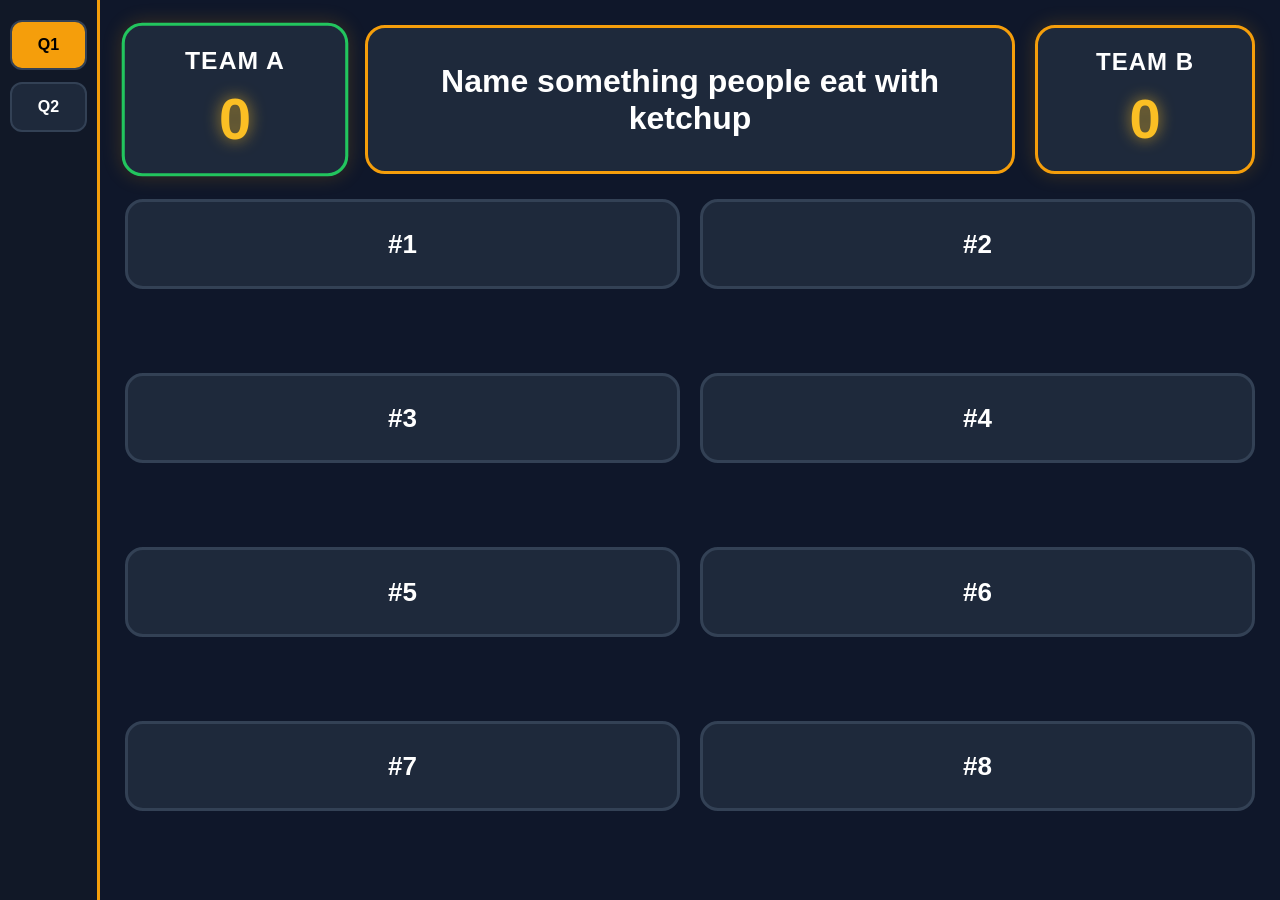
==== catalog/q1/main.html @ d1d7399e "Initial commit" ====
<!DOCTYPE html>
<html lang="en">
<head>
  <meta charset="UTF-8" />
  <meta name="viewport" content="width=device-width, initial-scale=1.0"/>
  <title>Family Feud</title>
  <link rel="stylesheet" href="main.css">
</head>
<body>

<div class="container">

  <!-- SIDEBAR -->
  <div class="sidebar" id="sidebar"></div>

  <!-- MAIN -->
  <div class="main">

    <!-- TOP BAR -->
    <div class="top-bar">
      <div class="team-box team-a active-team" id="teamABox">
        <div class="team-title">TEAM A</div>
        <div class="team-score" id="teamAScore">0</div>
      </div>
      
    <!-- QUESTION -->
      <div class="question-box" id="questionBox">
        Loading...
      </div>

      <div class="team-box team-b" id="teamBBox">
        <div class="team-title">TEAM B</div>
        <div class="team-score" id="teamBScore">0</div>
      </div>
    </div>

    <!-- ANSWERS -->
    <div class="answers-grid" id="answersGrid"></div>

  </div>

</div>

<script src="main.js"></script>
<script src="questions.json"></script>
</body>
</html>
---- catalog/q1/main.css ----
* {
      margin: 0;
      padding: 0;
      box-sizing: border-box;
      font-family: Arial, sans-serif;
    }

    body {
      background: #0f172a;
      color: white;
      height: 100vh;
      overflow: hidden;
    }

    .container {
      display: flex;
      height: 100vh;
    }

    /* SIDEBAR */

    .sidebar {
      width: 100px;
      background: #111827;
      padding: 20px 10px;
      display: flex;
      flex-direction: column;
      gap: 12px;
      border-right: 3px solid #f59e0b;
    }

    .question-btn {
      background: #1e293b;
      border: 2px solid #334155;
      color: white;
      padding: 14px;
      border-radius: 12px;
      cursor: pointer;
      transition: 0.2s;
      text-align: center;
      font-weight: bold;
    }

    .question-btn:hover {
      background: #334155;
    }

    .question-btn.active {
      background: #f59e0b;
      color: black;
    }

    /* MAIN */

    .main {
      flex: 1;
      padding: 25px;
      display: flex;
      flex-direction: column;
      gap: 25px;
    }

    /* TOP BAR */

    .top-bar {
  display: grid;
  grid-template-columns: 220px 1fr 220px;
  gap: 20px;
  align-items: stretch;
}

/* TEAM BOXES */

.active-team {
  border-color: #22c55e !important;
  box-shadow: 0 0 25px rgba(34,197,94,0.7);
  transform: scale(1.03);
}

.team-box {
  background: #1e293b;
  border: 3px solid #f59e0b;
  border-radius: 20px;
  padding: 20px;
  display: flex;
  flex-direction: column;
  justify-content: center;
  align-items: center;
  box-shadow: 0 0 20px rgba(245,158,11,0.2);
}

.team-title {
  font-size: 24px;
  font-weight: bold;
  margin-bottom: 10px;
  letter-spacing: 1px;
}

.team-score {
  font-size: 56px;
  font-weight: bold;
  color: #fbbf24;
  text-shadow: 0 0 15px rgba(251,191,36,0.7);
}

/* QUESTION */

.question-box {
  background: #1e293b;
  border: 3px solid #f59e0b;
  border-radius: 20px;
  padding: 25px;
  font-size: 32px;
  font-weight: bold;
  display: flex;
  align-items: center;
  justify-content: center;
  text-align: center;
  min-height: 140px;
}

/* MOBILE */

@media(max-width: 900px) {

  .top-bar {
    grid-template-columns: 1fr;
  }

  .question-box {
    order: -1;
    font-size: 24px;
  }

}

    .score-box {
      width: 140px;
      background: #f59e0b;
      color: black;
      border-radius: 20px;
      display: flex;
      flex-direction: column;
      align-items: center;
      justify-content: center;
      font-weight: bold;
      box-shadow: 0 0 20px rgba(245,158,11,0.5);
    }

    .score-box span {
      font-size: 50px;
    }

    /* ANSWERS */

    .answers-grid {
      display: grid;
      grid-template-columns: repeat(2, 1fr);
      gap: 20px;
      flex: 1;
    }

    .answer-card {
      background: #1e293b;
      border: 3px solid #334155;
      border-radius: 18px;
      height: 90px;
      display: flex;
      align-items: center;
      justify-content: center;
      font-size: 26px;
      font-weight: bold;
      cursor: pointer;
      transition: 0.3s;
      user-select: none;
      position: relative;
      overflow: hidden;
    }

    .answer-card:hover {
      transform: scale(1.02);
    }

    .answer-card.revealed {
      background: #f59e0b;
      color: black;
      border-color: #fbbf24;
      box-shadow: 0 0 20px rgba(245,158,11,0.6);
    }

    @media(max-width: 900px) {
      .answers-grid {
        grid-template-columns: 1fr;
      }

      .question-box {
        font-size: 22px;
      }

      .score-box {
        width: 100px;
      }
    }
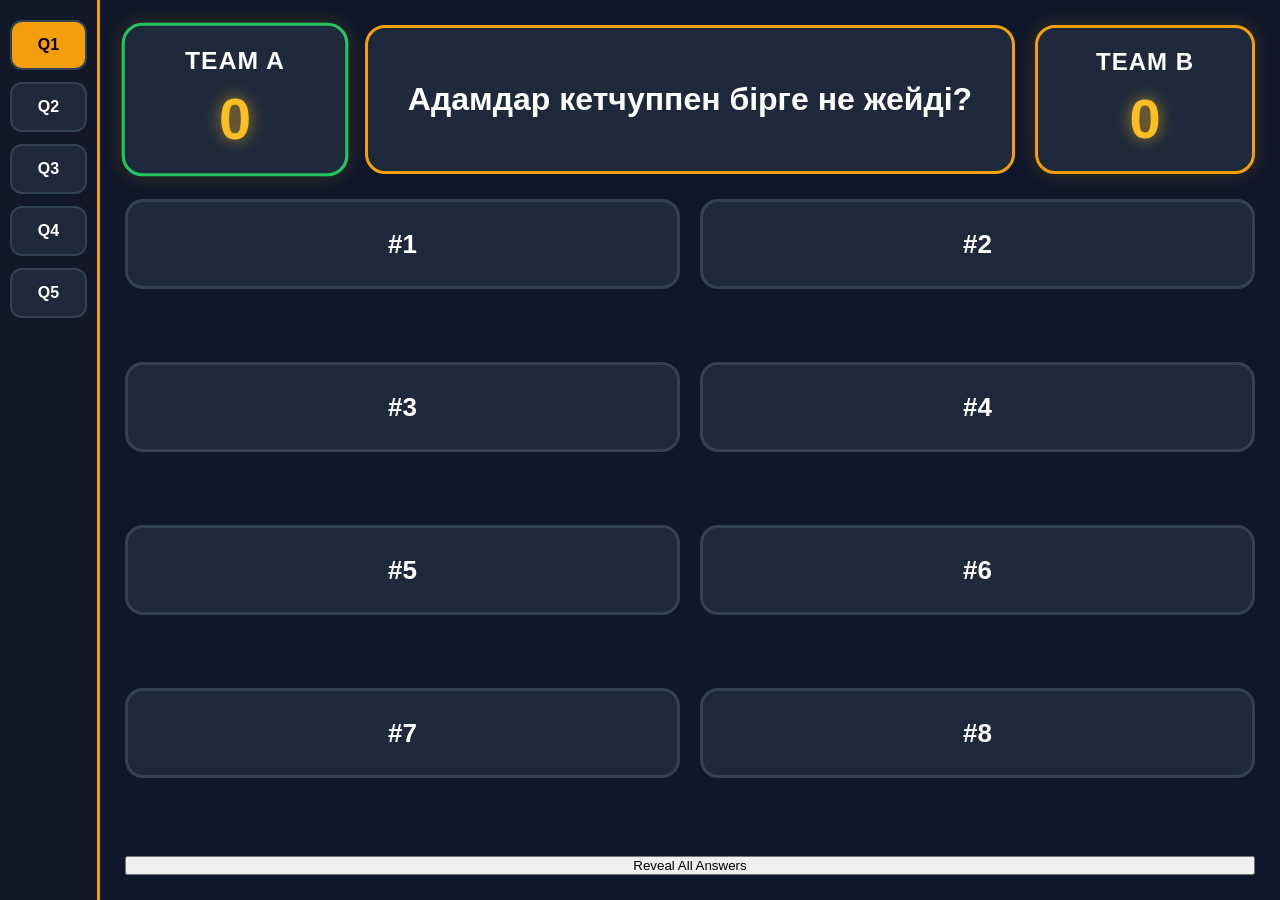
==== commit 9ba2b682: "changes" ====
--- a/catalog/q1/main.html
+++ b/catalog/q1/main.html
@@ -5,6 +5,7 @@
   <meta name="viewport" content="width=device-width, initial-scale=1.0"/>
   <title>Family Feud</title>
   <link rel="stylesheet" href="main.css">
+  <link rel="icon" href="https://upload.wikimedia.org/wikipedia/commons/0/0d/Logo-of-Family-Feud-Philippines.png`" type="image/png">
 </head>
 <body>
 
@@ -36,7 +37,7 @@
 
     <!-- ANSWERS -->
     <div class="answers-grid" id="answersGrid"></div>
-
+    <button id="revealAllBtn">Reveal All Answers</button>
   </div>
 
 </div>
